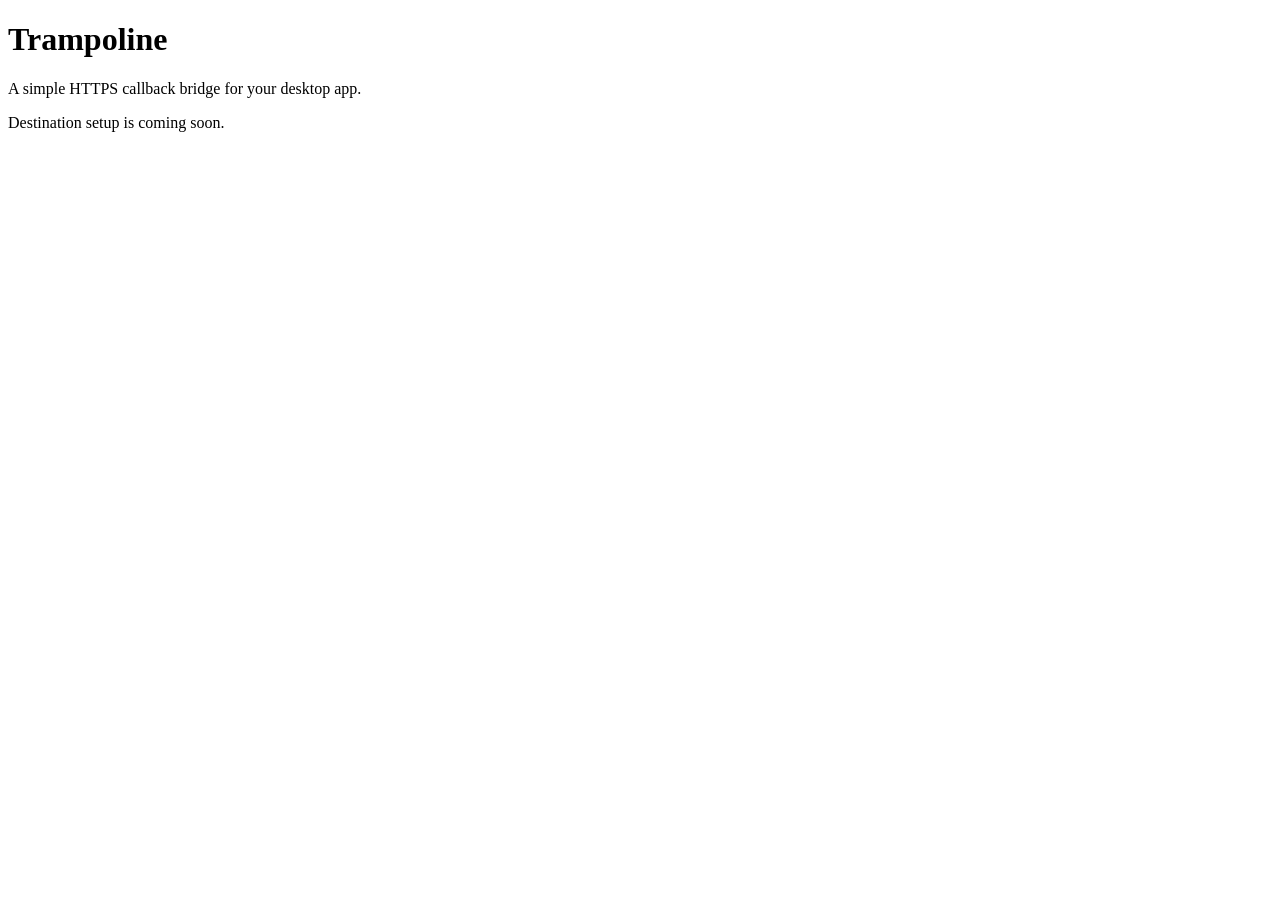
==== index.html @ 014d045a "chore: scaffold trampoline static site" ====
<!doctype html>
<html lang="en">
  <head>
    <meta charset="utf-8">
    <meta name="viewport" content="width=device-width, initial-scale=1">
    <meta name="description" content="Forward an HTTPS callback to your desktop app.">
    <title>Trampoline</title>
  </head>
  <body>
    <main>
      <h1>Trampoline</h1>
      <p>A simple HTTPS callback bridge for your desktop app.</p>
      <p>Destination setup is coming soon.</p>
    </main>
  </body>
</html>
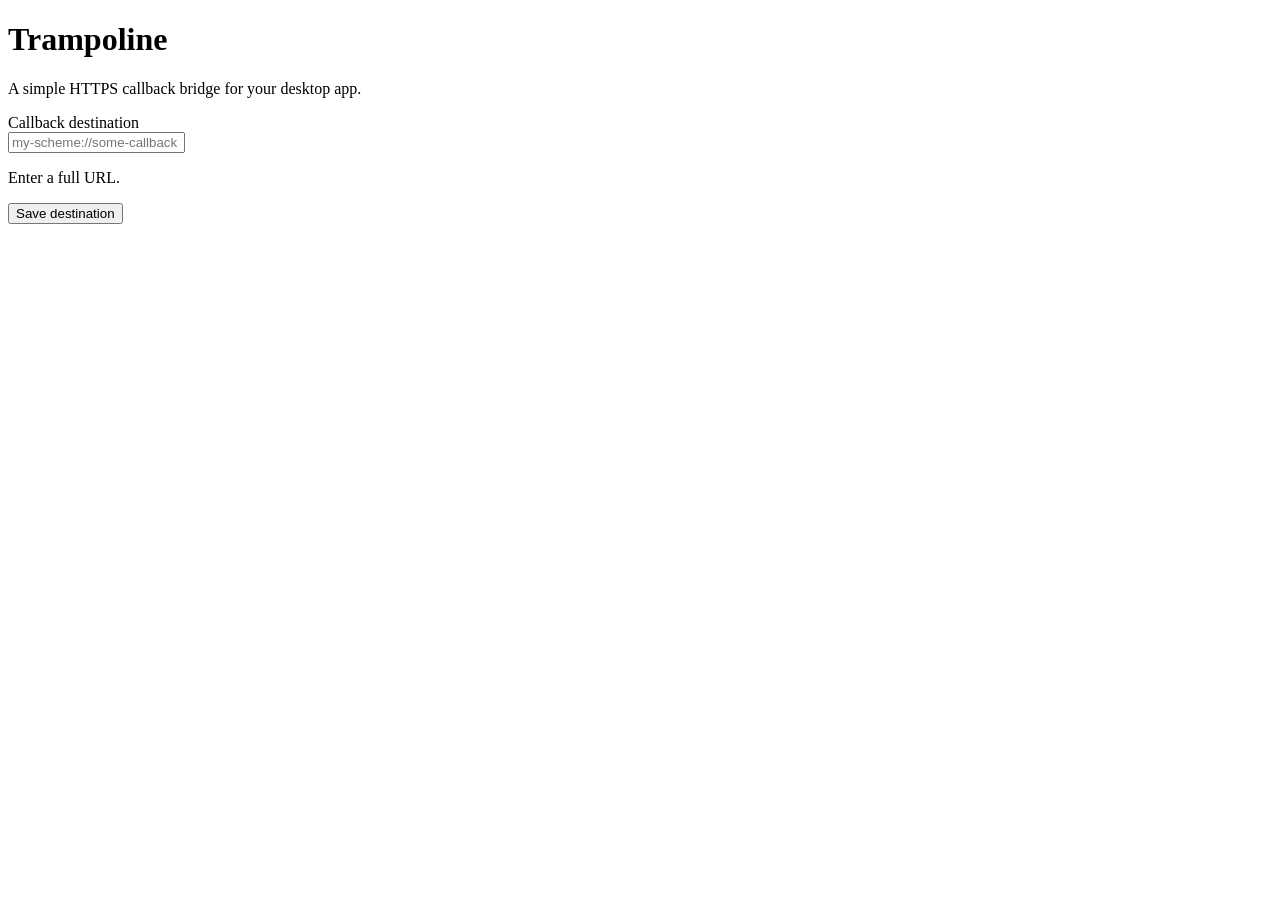
==== commit 3822049e: "feat: save callback destination in local storage" ====
--- a/index.html
+++ b/index.html
@@ -5,12 +5,23 @@
     <meta name="viewport" content="width=device-width, initial-scale=1">
     <meta name="description" content="Forward an HTTPS callback to your desktop app.">
     <title>Trampoline</title>
+    <script src="destination.js" defer></script>
   </head>
   <body>
     <main>
       <h1>Trampoline</h1>
       <p>A simple HTTPS callback bridge for your desktop app.</p>
-      <p>Destination setup is coming soon.</p>
+      <form id="destination-form">
+        <p>
+          <label for="destination">Callback destination</label><br>
+          <input id="destination" name="destination" type="url" required
+            placeholder="my-scheme://some-callback" aria-describedby="destination-help">
+        </p>
+        <p id="destination-help">Enter a full URL.</p>
+        <button type="submit">Save destination</button>
+      </form>
+      <p id="status" role="status"></p>
+      <noscript><p>Enable JavaScript to save your destination.</p></noscript>
     </main>
   </body>
 </html>
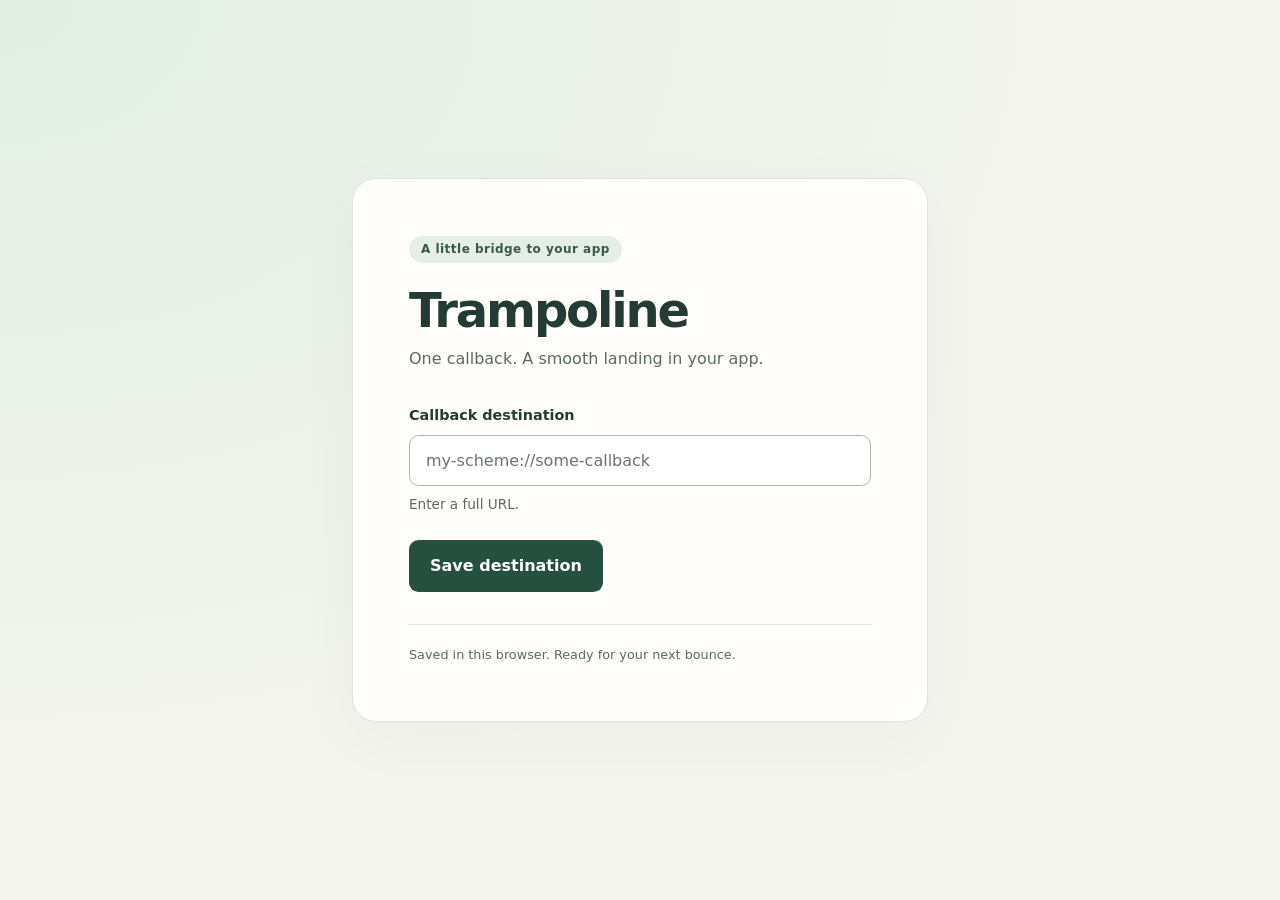
==== commit 86fd8b86: "style: improve setup and callback pages" ====
--- a/index.html
+++ b/index.html
@@ -5,15 +5,18 @@
     <meta name="viewport" content="width=device-width, initial-scale=1">
     <meta name="description" content="Forward an HTTPS callback to your desktop app.">
     <title>Trampoline</title>
+    <link rel="stylesheet" href="styles.css">
+    <script src="storage.js" defer></script>
     <script src="destination.js" defer></script>
   </head>
   <body>
     <main>
+      <span class="eyebrow">A little bridge to your app</span>
       <h1>Trampoline</h1>
-      <p>A simple HTTPS callback bridge for your desktop app.</p>
+      <p class="intro">One callback. A smooth landing in your app.</p>
       <form id="destination-form">
         <p>
-          <label for="destination">Callback destination</label><br>
+          <label for="destination">Callback destination</label>
           <input id="destination" name="destination" type="url" required
             placeholder="my-scheme://some-callback" aria-describedby="destination-help">
         </p>
@@ -22,6 +25,7 @@
       </form>
       <p id="status" role="status"></p>
       <noscript><p>Enable JavaScript to save your destination.</p></noscript>
+      <footer>Saved in this browser. Ready for your next bounce.</footer>
     </main>
   </body>
 </html>
--- a/styles.css
+++ b/styles.css
@@ -0,0 +1,139 @@
+:root {
+  font-family: ui-sans-serif, system-ui, -apple-system, BlinkMacSystemFont, "Segoe UI", sans-serif;
+  color: #233b34;
+  background: #f5f5ef;
+  line-height: 1.6;
+  font-synthesis: none;
+}
+
+* {
+  box-sizing: border-box;
+}
+
+body {
+  min-height: 100svh;
+  margin: 0;
+  padding: clamp(1.25rem, 6vw, 5rem);
+  display: grid;
+  place-items: center;
+  background: radial-gradient(ellipse at top left, #e1eee4, transparent 65%);
+}
+
+main {
+  width: 100%;
+  max-width: 36rem;
+  padding: clamp(1.5rem, 5vw, 3.5rem);
+  border: 1px solid #dce4da;
+  border-radius: 1.5rem;
+  background: #fffefa;
+  box-shadow: 0 1rem 4rem #233b340a;
+}
+
+.eyebrow {
+  display: inline-block;
+  padding: 0.25rem 0.75rem;
+  border-radius: 2rem;
+  background: #e6efe5;
+  color: #365a43;
+  font-size: 0.75rem;
+  font-weight: 650;
+  letter-spacing: 0.04em;
+}
+
+h1 {
+  margin: 1.25rem 0 0.5rem;
+  font-size: clamp(2rem, 6vw, 3rem);
+  line-height: 1.15;
+  letter-spacing: -0.045em;
+}
+
+p {
+  overflow-wrap: anywhere;
+}
+
+.intro {
+  margin: 0 0 2rem;
+  color: #596b62;
+}
+
+label {
+  display: block;
+  margin-bottom: 0.5rem;
+  font-size: 0.9rem;
+  font-weight: 650;
+}
+
+input {
+  width: 100%;
+  min-height: 3rem;
+  padding: 0.75rem 1rem;
+  border: 1px solid #aab9ad;
+  border-radius: 0.6rem;
+  color: inherit;
+  background: #fff;
+  font: inherit;
+}
+
+input::placeholder {
+  color: #68766d;
+}
+
+#destination-help {
+  margin: -0.5rem 0 1.5rem;
+  color: #596b62;
+  font-size: 0.85rem;
+}
+
+button,
+.button {
+  display: inline-flex;
+  align-items: center;
+  justify-content: center;
+  gap: 0.75rem;
+  min-height: 3rem;
+  padding: 0.75rem 1.25rem;
+  border: 1px solid transparent;
+  border-radius: 0.6rem;
+  background: #254f3e;
+  color: #fff;
+  font: inherit;
+  font-weight: 600;
+  text-decoration: none;
+  cursor: pointer;
+}
+
+button:hover,
+.button:hover {
+  background: #183c2d;
+}
+
+a {
+  color: #254f3e;
+  text-underline-offset: 0.2em;
+}
+
+:focus-visible {
+  outline: 3px solid #487c60;
+  outline-offset: 4px;
+}
+
+#status {
+  margin-top: 1.5rem;
+  font-size: 0.9rem;
+}
+
+#status:empty {
+  display: none;
+}
+
+footer {
+  margin-top: 2rem;
+  padding-top: 1.25rem;
+  border-top: 1px solid #e1e6dc;
+  color: #596b62;
+  font-size: 0.8rem;
+}
+
+[hidden] {
+  display: none !important;
+}
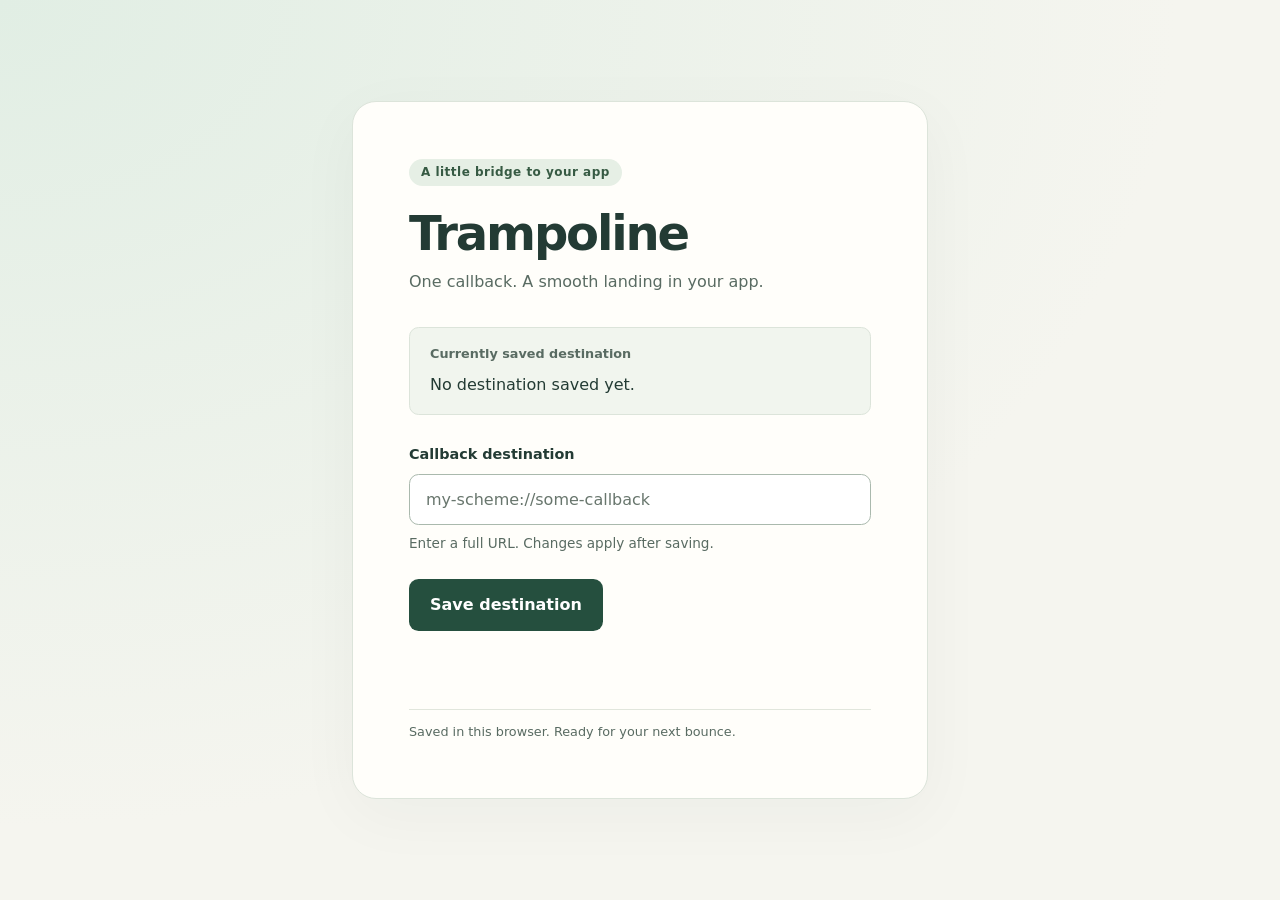
==== commit 3474cde8: "feat: display saved destination and stabilise status spacing" ====
--- a/index.html
+++ b/index.html
@@ -14,13 +14,17 @@
       <span class="eyebrow">A little bridge to your app</span>
       <h1>Trampoline</h1>
       <p class="intro">One callback. A smooth landing in your app.</p>
+      <section class="saved-destination" aria-labelledby="saved-heading">
+        <h2 id="saved-heading">Currently saved destination</h2>
+        <p id="saved-destination">No destination saved yet.</p>
+      </section>
       <form id="destination-form">
         <p>
           <label for="destination">Callback destination</label>
           <input id="destination" name="destination" type="url" required
             placeholder="my-scheme://some-callback" aria-describedby="destination-help">
         </p>
-        <p id="destination-help">Enter a full URL.</p>
+        <p id="destination-help">Enter a full URL. Changes apply after saving.</p>
         <button type="submit">Save destination</button>
       </form>
       <p id="status" role="status"></p>
--- a/styles.css
+++ b/styles.css
@@ -63,6 +63,24 @@
   font-weight: 650;
 }
 
+.saved-destination {
+  margin-bottom: 1.75rem;
+  padding: 1rem 1.25rem;
+  border: 1px solid #dce4da;
+  border-radius: 0.6rem;
+  background: #f1f5ee;
+}
+
+.saved-destination h2 {
+  margin: 0 0 0.5rem;
+  font-size: 0.8rem;
+  color: #596b62;
+}
+
+.saved-destination p {
+  margin: 0;
+}
+
 input {
   width: 100%;
   min-height: 3rem;
@@ -118,17 +136,14 @@
 }
 
 #status {
-  margin-top: 1.5rem;
+  margin: 1.5rem 0 0;
+  min-height: 3.2em;
   font-size: 0.9rem;
 }
 
-#status:empty {
-  display: none;
-}
-
 footer {
-  margin-top: 2rem;
-  padding-top: 1.25rem;
+  margin-top: 0.5rem;
+  padding-top: 0.75rem;
   border-top: 1px solid #e1e6dc;
   color: #596b62;
   font-size: 0.8rem;
